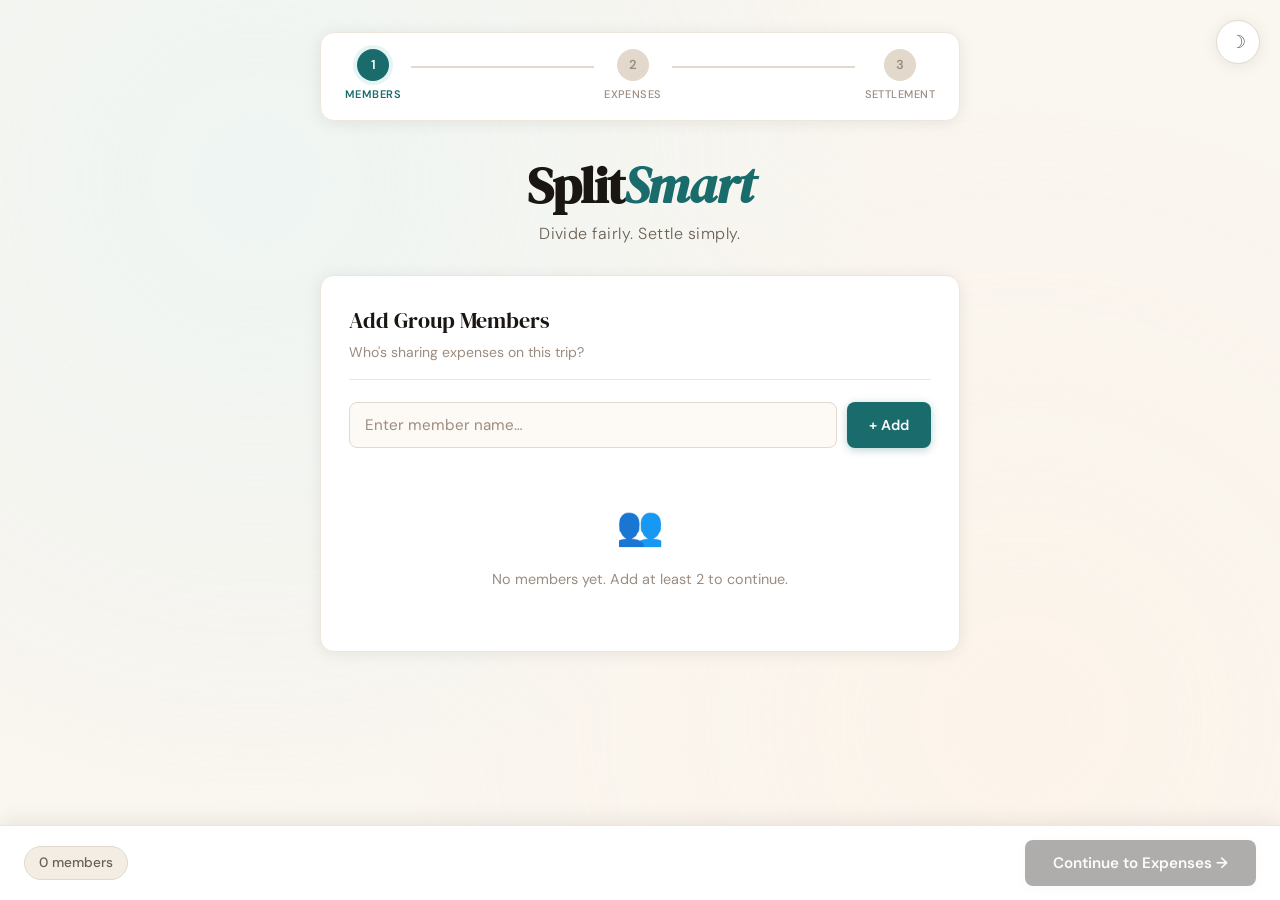
==== index.html @ fc4b1399 "Initial commit of SplitSmart application" ====
<!DOCTYPE html>
<html lang="en">
<head>
  <meta charset="UTF-8" />
  <meta name="viewport" content="width=device-width, initial-scale=1.0"/>
  <title>SplitSmart – Members</title>
  <link rel="preconnect" href="https://fonts.googleapis.com">
  <link href="https://fonts.googleapis.com/css2?family=DM+Serif+Display:ital@0;1&family=DM+Sans:wght@300;400;500;600&display=swap" rel="stylesheet">
  <link rel="stylesheet" href="style.css" />
</head>
<body>

  <!-- Dark Mode Toggle -->
  <button class="theme-toggle" id="themeToggle" title="Toggle dark mode">
    <span class="toggle-icon">☽</span>
  </button>

  <div class="page-wrapper">
    <!-- Step Indicator -->
    <div class="stepper">
      <div class="step active"><span class="step-num">1</span><span class="step-label">Members</span></div>
      <div class="step-line"></div>
      <div class="step"><span class="step-num">2</span><span class="step-label">Expenses</span></div>
      <div class="step-line"></div>
      <div class="step"><span class="step-num">3</span><span class="step-label">Settlement</span></div>
    </div>

    <!-- Hero -->
    <header class="hero">
      <h1 class="brand">Split<em>Smart</em></h1>
      <p class="hero-sub">Divide fairly. Settle simply.</p>
    </header>

    <!-- Main Card -->
    <main class="card">
      <div class="card-header">
        <h2>Add Group Members</h2>
        <p>Who's sharing expenses on this trip?</p>
      </div>

      <div class="input-row">
        <input
          type="text"
          id="memberInput"
          class="text-input"
          placeholder="Enter member name…"
          maxlength="30"
          autocomplete="off"
        />
        <button class="btn btn-primary" id="addMemberBtn">
          <span>+ Add</span>
        </button>
      </div>

      <div id="memberError" class="error-msg hidden"></div>

      <!-- Members List -->
      <div id="membersList" class="members-list">
        <!-- Populated by JS -->
      </div>

      <div id="emptyState" class="empty-state">
        <div class="empty-icon">👥</div>
        <p>No members yet. Add at least 2 to continue.</p>
      </div>
    </main>

    <!-- Navigation -->
    <div class="nav-bar">
      <div class="member-count-badge" id="memberCountBadge">0 members</div>
      <button class="btn btn-next" id="nextBtn" disabled>
        Continue to Expenses →
      </button>
    </div>
  </div>

  <script src="app.js"></script>
  <script>
    // ─── Members Page Logic ───────────────────────────────────────────
    initStorage();
    renderMembers();

    const memberInput = document.getElementById('memberInput');
    const addBtn = document.getElementById('addMemberBtn');
    const nextBtn = document.getElementById('nextBtn');
    const errorEl = document.getElementById('memberError');

    addBtn.addEventListener('click', addMember);
    memberInput.addEventListener('keydown', e => { if (e.key === 'Enter') addMember(); });
    nextBtn.addEventListener('click', () => { window.location.href = 'expenses.html'; });

    function addMember() {
      const name = memberInput.value.trim();
      // Validation
      if (!name) return showError('Please enter a name.');
      if (name.length < 2) return showError('Name must be at least 2 characters.');
      const members = getMembers();
      if (members.map(m => m.toLowerCase()).includes(name.toLowerCase()))
        return showError(`"${name}" is already in the group.`);

      members.push(name);
      saveMembers(members);
      memberInput.value = '';
      hideError();
      renderMembers();
    }

    function renderMembers() {
      const members = getMembers();
      const list = document.getElementById('membersList');
      const empty = document.getElementById('emptyState');
      const badge = document.getElementById('memberCountBadge');

      badge.textContent = `${members.length} member${members.length !== 1 ? 's' : ''}`;

      if (members.length === 0) {
        list.innerHTML = '';
        empty.classList.remove('hidden');
        nextBtn.disabled = true;
        return;
      }

      empty.classList.add('hidden');
      nextBtn.disabled = members.length < 2;

      list.innerHTML = members.map((name, i) => `
        <div class="member-chip animate-in" style="animation-delay:${i * 60}ms">
          <div class="member-avatar">${name.charAt(0).toUpperCase()}</div>
          <span class="member-name">${escHtml(name)}</span>
          <button class="remove-btn" onclick="removeMember(${i})" title="Remove ${escHtml(name)}">✕</button>
        </div>
      `).join('');
    }

    function removeMember(index) {
      const members = getMembers();
      // Check if this member has expenses
      const expenses = getExpenses();
      if (expenses.some(e => e.paidBy === members[index])) {
        showError(`Cannot remove "${members[index]}" — they have recorded expenses.`);
        return;
      }
      members.splice(index, 1);
      saveMembers(members);
      renderMembers();
    }

    function showError(msg) {
      errorEl.textContent = msg;
      errorEl.classList.remove('hidden');
      memberInput.classList.add('input-error');
      setTimeout(hideError, 3000);
    }
    function hideError() {
      errorEl.classList.add('hidden');
      memberInput.classList.remove('input-error');
    }
  </script>
</body>
</html>
---- style.css ----
/* ═══════════════════════════════════════════════════════════════════
   SplitSmart – style.css
   Design system: Warm editorial / financial
   Fonts: DM Serif Display + DM Sans
   Palette: Cream / Deep Teal / Amber
═══════════════════════════════════════════════════════════════════ */

/* ─── CSS Variables (Light Mode) ─────────────────────────────────── */
:root {
  /* Core palette */
  --bg:           #faf6f0;
  --bg-alt:       #f3ede3;
  --surface:      #ffffff;
  --surface-2:    #fdf9f4;
  --border:       #e2d9cc;
  --border-soft:  #ede6da;

  /* Text */
  --text-primary:   #1a1612;
  --text-secondary: #6b5f54;
  --text-muted:     #9c8c7f;

  /* Accent – Deep Teal */
  --accent:         #1a6b6b;
  --accent-dark:    #134f4f;
  --accent-light:   #e6f4f4;
  --accent-soft:    #c0e0e0;

  /* Amber */
  --amber:          #d97b2a;
  --amber-light:    #fef3e7;
  --amber-soft:     #f7d9b0;

  /* Status */
  --green:          #1e7a4a;
  --green-bg:       #e8f7ef;
  --red:            #c0392b;
  --red-bg:         #fdecea;
  --neutral-bg:     #f0f0f0;

  /* Layout */
  --radius:    14px;
  --radius-sm: 8px;
  --shadow:    0 2px 16px rgba(26, 22, 18, 0.08);
  --shadow-lg: 0 6px 30px rgba(26, 22, 18, 0.12);

  /* Transition */
  --trans: 0.22s ease;
}

/* ─── Dark Mode ───────────────────────────────────────────────────── */
[data-theme="dark"] {
  --bg:           #0f1a1a;
  --bg-alt:       #141f1f;
  --surface:      #1a2828;
  --surface-2:    #1f2f2f;
  --border:       #2a3f3f;
  --border-soft:  #223333;

  --text-primary:   #e8f0ee;
  --text-secondary: #8faaa8;
  --text-muted:     #5a7a78;

  --accent:         #3ab0b0;
  --accent-dark:    #2d9090;
  --accent-light:   #0d2f2f;
  --accent-soft:    #1a4040;

  --amber:          #e8944a;
  --amber-light:    #2a1a0a;
  --amber-soft:     #4a2a10;

  --green:          #4ac28a;
  --green-bg:       #0a2a1a;
  --red:            #f07060;
  --red-bg:         #2a0f0a;
  --neutral-bg:     #2a3535;

  --shadow:    0 2px 16px rgba(0, 0, 0, 0.3);
  --shadow-lg: 0 6px 30px rgba(0, 0, 0, 0.4);
}

/* ─── Reset & Base ────────────────────────────────────────────────── */
*, *::before, *::after { box-sizing: border-box; margin: 0; padding: 0; }

html {
  scroll-behavior: smooth;
  font-size: 16px;
}

body {
  font-family: 'DM Sans', sans-serif;
  background: var(--bg);
  color: var(--text-primary);
  min-height: 100vh;
  transition: background var(--trans), color var(--trans);
  line-height: 1.6;
}

/* Subtle background texture */
body::before {
  content: '';
  position: fixed;
  inset: 0;
  background-image:
    radial-gradient(circle at 20% 20%, var(--accent-light) 0%, transparent 50%),
    radial-gradient(circle at 80% 80%, var(--amber-light) 0%, transparent 50%);
  opacity: 0.6;
  pointer-events: none;
  z-index: 0;
}

/* ─── Layout ──────────────────────────────────────────────────────── */
.page-wrapper {
  position: relative;
  z-index: 1;
  max-width: 680px;
  margin: 0 auto;
  padding: 32px 20px 100px;
}

/* ─── Dark Mode Toggle ────────────────────────────────────────────── */
.theme-toggle {
  position: fixed;
  top: 20px;
  right: 20px;
  z-index: 1000;
  width: 44px;
  height: 44px;
  border-radius: 50%;
  border: 1.5px solid var(--border);
  background: var(--surface);
  color: var(--text-secondary);
  font-size: 18px;
  cursor: pointer;
  display: flex;
  align-items: center;
  justify-content: center;
  box-shadow: var(--shadow);
  transition: all var(--trans);
}
.theme-toggle:hover {
  border-color: var(--accent);
  color: var(--accent);
  transform: scale(1.08);
}

/* ─── Stepper ─────────────────────────────────────────────────────── */
.stepper {
  display: flex;
  align-items: center;
  justify-content: center;
  gap: 0;
  margin-bottom: 36px;
  padding: 16px 24px;
  background: var(--surface);
  border: 1px solid var(--border-soft);
  border-radius: var(--radius);
  box-shadow: var(--shadow);
}

.step {
  display: flex;
  flex-direction: column;
  align-items: center;
  gap: 5px;
}

.step-num {
  width: 32px;
  height: 32px;
  border-radius: 50%;
  background: var(--border);
  color: var(--text-muted);
  font-size: 13px;
  font-weight: 600;
  display: flex;
  align-items: center;
  justify-content: center;
  transition: all var(--trans);
  font-family: 'DM Sans', sans-serif;
}

.step-label {
  font-size: 11px;
  font-weight: 500;
  color: var(--text-muted);
  letter-spacing: 0.04em;
  text-transform: uppercase;
  transition: color var(--trans);
}

.step.active .step-num {
  background: var(--accent);
  color: #fff;
  box-shadow: 0 0 0 4px var(--accent-light);
}
.step.active .step-label { color: var(--accent); font-weight: 600; }

.step.done .step-num {
  background: var(--green);
  color: #fff;
}
.step.done .step-label { color: var(--green); }

.step-line {
  flex: 1;
  height: 2px;
  background: var(--border);
  margin: 0 10px;
  margin-bottom: 18px;
  min-width: 40px;
  transition: background var(--trans);
}
.step-line.active { background: var(--green); }

/* ─── Hero / Page Header ──────────────────────────────────────────── */
.hero {
  text-align: center;
  margin-bottom: 28px;
}

.brand {
  font-family: 'DM Serif Display', serif;
  font-size: clamp(2.4rem, 7vw, 3.2rem);
  color: var(--text-primary);
  letter-spacing: -0.02em;
  line-height: 1.1;
}
.brand em {
  font-style: italic;
  color: var(--accent);
}

.hero-sub {
  margin-top: 8px;
  font-size: 1rem;
  color: var(--text-secondary);
  font-weight: 300;
  letter-spacing: 0.03em;
}

.page-header {
  margin-bottom: 24px;
}
.page-title {
  font-family: 'DM Serif Display', serif;
  font-size: clamp(1.6rem, 5vw, 2.2rem);
  color: var(--text-primary);
  letter-spacing: -0.02em;
}
.page-sub {
  color: var(--text-secondary);
  font-size: 0.95rem;
  margin-top: 4px;
}

.members-pill {
  display: flex;
  flex-wrap: wrap;
  gap: 6px;
  margin-top: 10px;
}
.mpill {
  padding: 3px 11px;
  border-radius: 99px;
  background: var(--accent-light);
  color: var(--accent);
  font-size: 12px;
  font-weight: 500;
  border: 1px solid var(--accent-soft);
}

/* ─── Cards ───────────────────────────────────────────────────────── */
.card {
  background: var(--surface);
  border: 1px solid var(--border-soft);
  border-radius: var(--radius);
  padding: 28px;
  margin-bottom: 20px;
  box-shadow: var(--shadow);
  transition: box-shadow var(--trans);
}
.card:hover { box-shadow: var(--shadow-lg); }

.card-header {
  margin-bottom: 22px;
  padding-bottom: 16px;
  border-bottom: 1px solid var(--border-soft);
}
.card-header h2 {
  font-family: 'DM Serif Display', serif;
  font-size: 1.35rem;
  color: var(--text-primary);
  font-weight: 400;
}
.card-header p {
  font-size: 0.875rem;
  color: var(--text-muted);
  margin-top: 3px;
}
.card-header--row {
  display: flex;
  justify-content: space-between;
  align-items: flex-start;
  flex-wrap: wrap;
  gap: 10px;
}

/* ─── Form Elements ───────────────────────────────────────────────── */
.input-row {
  display: flex;
  gap: 10px;
}
.input-row .text-input { flex: 1; }

.form-grid {
  display: grid;
  grid-template-columns: 1fr 1fr;
  gap: 16px;
  margin-bottom: 16px;
}
.form-group--full { grid-column: 1 / -1; }

.form-group {
  display: flex;
  flex-direction: column;
  gap: 6px;
}
.form-group label {
  font-size: 12px;
  font-weight: 600;
  text-transform: uppercase;
  letter-spacing: 0.06em;
  color: var(--text-secondary);
}

.text-input {
  width: 100%;
  padding: 12px 15px;
  background: var(--surface-2);
  border: 1.5px solid var(--border);
  border-radius: var(--radius-sm);
  color: var(--text-primary);
  font-family: 'DM Sans', sans-serif;
  font-size: 0.95rem;
  outline: none;
  transition: border-color var(--trans), box-shadow var(--trans), background var(--trans);
}
.text-input:focus {
  border-color: var(--accent);
  box-shadow: 0 0 0 3px var(--accent-light);
  background: var(--surface);
}
.text-input.input-error {
  border-color: var(--red);
  box-shadow: 0 0 0 3px var(--red-bg);
}
.text-input::placeholder { color: var(--text-muted); }

.select-input {
  cursor: pointer;
  appearance: none;
  background-image: url("data:image/svg+xml,%3Csvg xmlns='http://www.w3.org/2000/svg' width='12' height='8' viewBox='0 0 12 8'%3E%3Cpath d='M1 1l5 5 5-5' stroke='%239c8c7f' stroke-width='1.5' fill='none' stroke-linecap='round'/%3E%3C/svg%3E");
  background-repeat: no-repeat;
  background-position: right 14px center;
  padding-right: 36px;
}

.amount-wrap {
  position: relative;
}
.currency-symbol {
  position: absolute;
  left: 13px;
  top: 50%;
  transform: translateY(-50%);
  color: var(--text-muted);
  font-weight: 500;
  font-size: 0.95rem;
  pointer-events: none;
}
.amount-input { padding-left: 28px; }

input[type="number"]::-webkit-inner-spin-button,
input[type="number"]::-webkit-outer-spin-button { opacity: 0; }

/* ─── Buttons ─────────────────────────────────────────────────────── */
.btn {
  padding: 12px 22px;
  border-radius: var(--radius-sm);
  font-family: 'DM Sans', sans-serif;
  font-size: 0.9rem;
  font-weight: 600;
  cursor: pointer;
  transition: all var(--trans);
  border: none;
  display: inline-flex;
  align-items: center;
  justify-content: center;
  gap: 6px;
  white-space: nowrap;
}
.btn:active { transform: scale(0.97); }

.btn-primary {
  background: var(--accent);
  color: #fff;
  box-shadow: 0 2px 8px rgba(26, 107, 107, 0.3);
}
.btn-primary:hover {
  background: var(--accent-dark);
  box-shadow: 0 4px 14px rgba(26, 107, 107, 0.4);
  transform: translateY(-1px);
}

.btn-next {
  background: var(--text-primary);
  color: var(--bg);
  padding: 13px 28px;
  font-size: 0.95rem;
  border-radius: var(--radius-sm);
  box-shadow: var(--shadow);
}
.btn-next:hover:not(:disabled) {
  transform: translateY(-2px);
  box-shadow: var(--shadow-lg);
}
.btn-next:disabled {
  opacity: 0.35;
  cursor: not-allowed;
  transform: none;
}

.btn-ghost {
  background: transparent;
  color: var(--text-secondary);
  border: 1.5px solid var(--border);
}
.btn-ghost:hover {
  border-color: var(--accent);
  color: var(--accent);
}

.btn-reset {
  background: var(--amber-light);
  color: var(--amber);
  border: 1.5px solid var(--amber-soft);
}
.btn-reset:hover {
  background: var(--amber);
  color: #fff;
}

.btn-full { width: 100%; }

/* ─── Member Chips ────────────────────────────────────────────────── */
.members-list {
  display: flex;
  flex-direction: column;
  gap: 8px;
  margin-top: 16px;
}

.member-chip {
  display: flex;
  align-items: center;
  gap: 12px;
  padding: 11px 14px;
  background: var(--surface-2);
  border: 1px solid var(--border-soft);
  border-radius: var(--radius-sm);
  transition: all var(--trans);
}
.member-chip:hover {
  border-color: var(--accent-soft);
  background: var(--accent-light);
}

.member-avatar {
  width: 34px;
  height: 34px;
  border-radius: 50%;
  background: var(--accent);
  color: #fff;
  font-weight: 700;
  font-size: 14px;
  display: flex;
  align-items: center;
  justify-content: center;
  flex-shrink: 0;
  font-family: 'DM Serif Display', serif;
}

.member-name {
  flex: 1;
  font-weight: 500;
  font-size: 0.95rem;
}

.remove-btn {
  width: 26px;
  height: 26px;
  border-radius: 50%;
  border: none;
  background: transparent;
  color: var(--text-muted);
  font-size: 11px;
  cursor: pointer;
  display: flex;
  align-items: center;
  justify-content: center;
  transition: all var(--trans);
}
.remove-btn:hover {
  background: var(--red-bg);
  color: var(--red);
}

/* ─── Empty State ─────────────────────────────────────────────────── */
.empty-state {
  text-align: center;
  padding: 32px 20px;
  color: var(--text-muted);
}
.empty-icon { font-size: 2.4rem; margin-bottom: 10px; }
.empty-state p { font-size: 0.9rem; }

/* ─── Error Message ───────────────────────────────────────────────── */
.error-msg {
  background: var(--red-bg);
  color: var(--red);
  border: 1px solid rgba(192, 57, 43, 0.2);
  border-radius: var(--radius-sm);
  padding: 10px 14px;
  font-size: 0.875rem;
  font-weight: 500;
  margin-top: 12px;
  animation: slideDown 0.2s ease;
}

/* ─── Navigation Bar ──────────────────────────────────────────────── */
.nav-bar {
  position: fixed;
  bottom: 0;
  left: 0;
  right: 0;
  padding: 14px 24px;
  background: var(--surface);
  border-top: 1px solid var(--border-soft);
  display: flex;
  justify-content: space-between;
  align-items: center;
  z-index: 100;
  box-shadow: 0 -4px 20px rgba(26,22,18,0.08);
}

.member-count-badge {
  font-size: 0.85rem;
  font-weight: 500;
  color: var(--text-secondary);
  background: var(--bg-alt);
  border: 1px solid var(--border);
  border-radius: 99px;
  padding: 5px 14px;
}

/* ─── Expense Table ───────────────────────────────────────────────── */
.expense-table {
  width: 100%;
  border-collapse: collapse;
  font-size: 0.9rem;
}
.expense-table th {
  text-align: left;
  padding: 9px 12px;
  font-size: 11px;
  font-weight: 600;
  text-transform: uppercase;
  letter-spacing: 0.06em;
  color: var(--text-muted);
  border-bottom: 1px solid var(--border-soft);
}
.expense-table td {
  padding: 12px 12px;
  border-bottom: 1px solid var(--border-soft);
  vertical-align: middle;
}
.expense-table tr:last-child td { border-bottom: none; }
.expense-table tr:hover td { background: var(--surface-2); }

.td-num { color: var(--text-muted); font-size: 0.82rem; width: 36px; }
.td-desc { font-weight: 500; }
.td-amount { font-weight: 600; color: var(--accent); text-align: right; white-space: nowrap; }

.payer-tag {
  display: inline-block;
  padding: 3px 10px;
  border-radius: 99px;
  background: var(--accent-light);
  color: var(--accent);
  font-size: 0.82rem;
  font-weight: 600;
  border: 1px solid var(--accent-soft);
}

.total-badge {
  font-weight: 700;
  font-size: 1rem;
  color: var(--accent);
  background: var(--accent-light);
  border: 1.5px solid var(--accent-soft);
  border-radius: 99px;
  padding: 5px 16px;
  white-space: nowrap;
}

/* ─── Settlement Page ─────────────────────────────────────────────── */

/* Stats Row */
.stats-row {
  display: grid;
  grid-template-columns: repeat(4, 1fr);
  gap: 12px;
  margin-bottom: 20px;
}
@media (max-width: 500px) { .stats-row { grid-template-columns: repeat(2, 1fr); } }

.stat-card {
  background: var(--surface);
  border: 1px solid var(--border-soft);
  border-radius: var(--radius);
  padding: 18px 16px;
  text-align: center;
  box-shadow: var(--shadow);
}
.stat-label {
  font-size: 11px;
  font-weight: 600;
  text-transform: uppercase;
  letter-spacing: 0.06em;
  color: var(--text-muted);
  margin-bottom: 6px;
}
.stat-value {
  font-family: 'DM Serif Display', serif;
  font-size: 1.5rem;
  color: var(--text-primary);
  line-height: 1.1;
}

/* Breakdown Grid */
.breakdown-grid {
  display: flex;
  flex-direction: column;
  gap: 10px;
}

.breakdown-card {
  display: flex;
  align-items: center;
  gap: 14px;
  padding: 14px 16px;
  border-radius: var(--radius-sm);
  border: 1.5px solid transparent;
  transition: all var(--trans);
}
.breakdown-card.balance-pos {
  background: var(--green-bg);
  border-color: rgba(30, 122, 74, 0.2);
}
.breakdown-card.balance-neg {
  background: var(--red-bg);
  border-color: rgba(192, 57, 43, 0.2);
}
.breakdown-card.balance-zero {
  background: var(--neutral-bg);
  border-color: var(--border-soft);
}

.bd-avatar {
  width: 40px;
  height: 40px;
  border-radius: 50%;
  background: var(--accent);
  color: #fff;
  font-family: 'DM Serif Display', serif;
  font-size: 16px;
  display: flex;
  align-items: center;
  justify-content: center;
  flex-shrink: 0;
}

.bd-info { flex: 1; }
.bd-name { font-weight: 600; font-size: 0.95rem; }
.bd-paid, .bd-share {
  font-size: 0.8rem;
  color: var(--text-secondary);
  margin-top: 1px;
}

.bd-status {
  font-size: 0.82rem;
  font-weight: 700;
  text-align: right;
  white-space: nowrap;
}
.balance-pos .bd-status { color: var(--green); }
.balance-neg .bd-status { color: var(--red); }
.balance-zero .bd-status { color: var(--text-muted); }

/* Settlement List */
.card--settlement {}

.settlement-list {
  display: flex;
  flex-direction: column;
  gap: 12px;
}

.txn {
  display: flex;
  align-items: center;
  gap: 12px;
  padding: 16px 18px;
  background: var(--surface-2);
  border: 1px solid var(--border-soft);
  border-radius: var(--radius-sm);
  transition: all var(--trans);
}
.txn:hover {
  border-color: var(--amber-soft);
  background: var(--amber-light);
}

.txn-from, .txn-to {
  display: flex;
  flex-direction: column;
  align-items: center;
  gap: 5px;
  min-width: 64px;
  font-size: 0.82rem;
  font-weight: 600;
  color: var(--text-secondary);
  text-align: center;
}

.txn-avatar {
  width: 38px;
  height: 38px;
  border-radius: 50%;
  font-family: 'DM Serif Display', serif;
  font-size: 16px;
  display: flex;
  align-items: center;
  justify-content: center;
  color: #fff;
}
.txn-avatar--from { background: var(--red); }
.txn-avatar--to   { background: var(--green); }

.txn-arrow {
  flex: 1;
  display: flex;
  flex-direction: column;
  align-items: center;
  gap: 4px;
}
.txn-amount {
  font-weight: 700;
  font-size: 1rem;
  color: var(--amber);
  font-family: 'DM Serif Display', serif;
}
.arrow-line {
  width: 100%;
  display: flex;
  align-items: center;
  gap: 0;
}
.arrow-line::before {
  content: '';
  flex: 1;
  height: 2px;
  background: var(--border);
}
.arrow-head {
  color: var(--text-muted);
  font-size: 10px;
}

.all-settled {
  text-align: center;
  padding: 36px 20px;
  color: var(--text-secondary);
}
.settled-icon { font-size: 3rem; margin-bottom: 10px; }

/* Expense Log / Details */
.card--log {
  background: var(--surface);
  border: 1px solid var(--border-soft);
}
.log-summary {
  font-size: 0.88rem;
  font-weight: 600;
  color: var(--text-secondary);
  cursor: pointer;
  padding: 4px 0;
  user-select: none;
  list-style: none;
  display: flex;
  align-items: center;
  gap: 8px;
}
.log-summary::before { content: '▸'; transition: transform 0.2s; }
details[open] .log-summary::before { transform: rotate(90deg); }
.log-summary:hover { color: var(--accent); }
details .expense-table { margin-top: 16px; }

/* ─── Animations ──────────────────────────────────────────────────── */
@keyframes slideDown {
  from { opacity: 0; transform: translateY(-6px); }
  to   { opacity: 1; transform: translateY(0); }
}

@keyframes fadeUp {
  from { opacity: 0; transform: translateY(12px); }
  to   { opacity: 1; transform: translateY(0); }
}

.animate-in {
  animation: fadeUp 0.3s ease both;
}

.card {
  animation: fadeUp 0.35s ease both;
}

/* ─── Utilities ───────────────────────────────────────────────────── */
.hidden { display: none !important; }

/* ─── Responsive ──────────────────────────────────────────────────── */
@media (max-width: 480px) {
  .page-wrapper { padding: 24px 14px 90px; }
  .card { padding: 20px; }
  .stepper { padding: 12px 16px; }
  .step-label { display: none; }
  .form-grid { grid-template-columns: 1fr; }
  .input-row { flex-direction: column; }
  .nav-bar { padding: 12px 16px; }
  .card-header--row { flex-direction: column; align-items: stretch; }
  .total-badge { text-align: center; }
  .txn-from, .txn-to { min-width: 50px; font-size: 0.75rem; }
}

@media (max-width: 380px) {
  .step-line { min-width: 20px; }
}
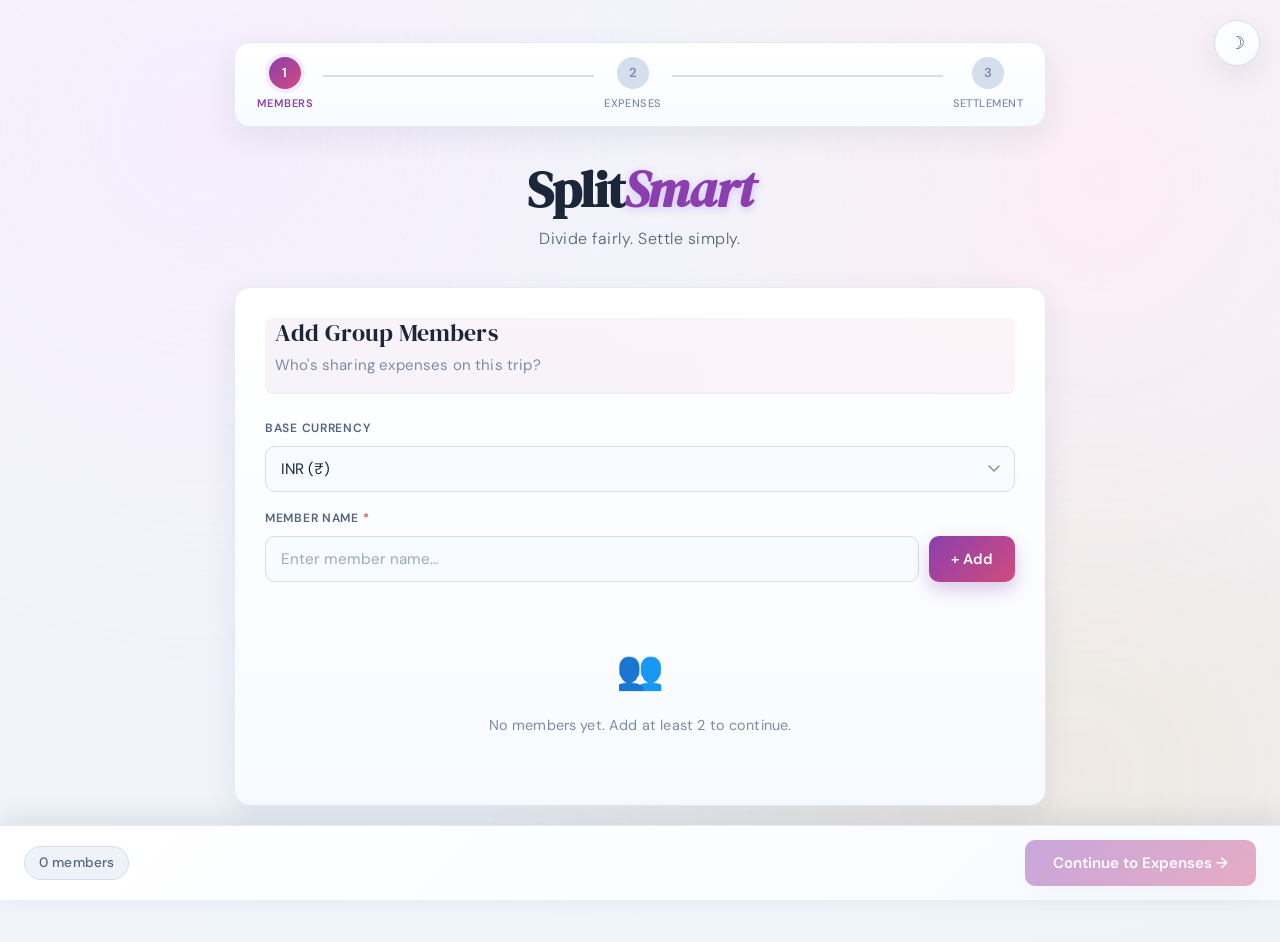
==== commit 51595cd7: "Enhance SplitSmart with Categories, Custom Splits, Insights and visual upgrades" ====
--- a/index.html
+++ b/index.html
@@ -38,18 +38,31 @@
         <p>Who's sharing expenses on this trip?</p>
       </div>
 
-      <div class="input-row">
-        <input
-          type="text"
-          id="memberInput"
-          class="text-input"
-          placeholder="Enter member name…"
-          maxlength="30"
-          autocomplete="off"
-        />
-        <button class="btn btn-primary" id="addMemberBtn">
-          <span>+ Add</span>
-        </button>
+      <div class="form-group" style="margin-bottom: 16px;">
+        <label>Base Currency</label>
+        <select id="currencySelect" class="text-input select-input">
+          <option value="₹">INR (₹)</option>
+          <option value="$">USD ($)</option>
+          <option value="€">EUR (€)</option>
+          <option value="£">GBP (£)</option>
+        </select>
+      </div>
+
+      <div class="form-group">
+        <label class="required" for="memberInput">Member name</label>
+        <div class="input-row">
+          <input
+            type="text"
+            id="memberInput"
+            class="text-input"
+            placeholder="Enter member name…"
+            maxlength="30"
+            autocomplete="off"
+          />
+          <button class="btn btn-primary" id="addMemberBtn">
+            <span>+ Add</span>
+          </button>
+        </div>
       </div>
 
       <div id="memberError" class="error-msg hidden"></div>
@@ -77,13 +90,17 @@
   <script src="app.js"></script>
   <script>
     // ─── Members Page Logic ───────────────────────────────────────────
-    initStorage();
-    renderMembers();
-
     const memberInput = document.getElementById('memberInput');
     const addBtn = document.getElementById('addMemberBtn');
     const nextBtn = document.getElementById('nextBtn');
     const errorEl = document.getElementById('memberError');
+
+    initStorage();
+    renderMembers();
+
+    const currencySelect = document.getElementById('currencySelect');
+    currencySelect.value = getCurrency();
+    currencySelect.addEventListener('change', e => saveCurrency(e.target.value));
 
     addBtn.addEventListener('click', addMember);
     memberInput.addEventListener('keydown', e => { if (e.key === 'Enter') addMember(); });
@@ -134,10 +151,16 @@
 
     function removeMember(index) {
       const members = getMembers();
+      const memberName = members[index];
       // Check if this member has expenses
-      const expenses = getExpenses();
-      if (expenses.some(e => e.paidBy === members[index])) {
-        showError(`Cannot remove "${members[index]}" — they have recorded expenses.`);
+      const expenses = getExpenses().map(e => normalizeExpense(e, members));
+      const isReferenced = expenses.some(e =>
+        e.paidBy === memberName ||
+        (Array.isArray(e.participants) && e.participants.includes(memberName)) ||
+        (e.customShares && Object.prototype.hasOwnProperty.call(e.customShares, memberName))
+      );
+      if (isReferenced) {
+        showError(`Cannot remove "${memberName}" — they are referenced in recorded expenses.`);
         return;
       }
       members.splice(index, 1);
--- a/style.css
+++ b/style.css
@@ -1,83 +1,84 @@
-/* ═══════════════════════════════════════════════════════════════════
-   SplitSmart – style.css
-   Design system: Warm editorial / financial
-   Fonts: DM Serif Display + DM Sans
-   Palette: Cream / Deep Teal / Amber
-═══════════════════════════════════════════════════════════════════ */
+/* SplitSmart - enhanced student-friendly theme */
 
 /* ─── CSS Variables (Light Mode) ─────────────────────────────────── */
 :root {
   /* Core palette */
-  --bg:           #faf6f0;
-  --bg-alt:       #f3ede3;
+  --bg:           #f4f7fb;
+  --bg-alt:       #eef3f9;
   --surface:      #ffffff;
-  --surface-2:    #fdf9f4;
-  --border:       #e2d9cc;
-  --border-soft:  #ede6da;
+  --surface-2:    #f8fbff;
+  --border:       #d4deec;
+  --border-soft:  #e4ebf5;
 
   /* Text */
-  --text-primary:   #1a1612;
-  --text-secondary: #6b5f54;
-  --text-muted:     #9c8c7f;
+  --text-primary:   #1b2738;
+  --text-secondary: #53637b;
+  --text-muted:     #7c8ca7;
 
   /* Accent – Deep Teal */
-  --accent:         #1a6b6b;
-  --accent-dark:    #134f4f;
-  --accent-light:   #e6f4f4;
-  --accent-soft:    #c0e0e0;
+  --accent:         #8b3fae;
+  --accent-dark:    #6f2f8d;
+  --accent-light:   #f6eafd;
+  --accent-soft:    #e8cff6;
+  --accent-2:       #d14b7d;
+  --accent-2-light: #ffeaf2;
 
   /* Amber */
-  --amber:          #d97b2a;
-  --amber-light:    #fef3e7;
-  --amber-soft:     #f7d9b0;
+  --amber:          #d88a2f;
+  --amber-light:    #fdf3e7;
+  --amber-soft:     #efcfaa;
 
   /* Status */
-  --green:          #1e7a4a;
-  --green-bg:       #e8f7ef;
-  --red:            #c0392b;
-  --red-bg:         #fdecea;
-  --neutral-bg:     #f0f0f0;
+  --green:          #1f8f66;
+  --green-bg:       #e8f6f0;
+  --red:            #cf4e49;
+  --red-bg:         #fdeeee;
+  --neutral-bg:     #edf2f8;
 
   /* Layout */
-  --radius:    14px;
-  --radius-sm: 8px;
-  --shadow:    0 2px 16px rgba(26, 22, 18, 0.08);
-  --shadow-lg: 0 6px 30px rgba(26, 22, 18, 0.12);
+  --radius:    16px;
+  --radius-sm: 10px;
+  --ring:      0 0 0 3px rgba(139, 63, 174, 0.22);
+  --shadow:    0 10px 30px rgba(20, 40, 72, 0.08);
+  --shadow-lg: 0 16px 36px rgba(20, 40, 72, 0.14);
 
   /* Transition */
-  --trans: 0.22s ease;
+  --trans: 0.2s ease;
 }
 
 /* ─── Dark Mode ───────────────────────────────────────────────────── */
 [data-theme="dark"] {
-  --bg:           #0f1a1a;
-  --bg-alt:       #141f1f;
-  --surface:      #1a2828;
-  --surface-2:    #1f2f2f;
-  --border:       #2a3f3f;
-  --border-soft:  #223333;
-
-  --text-primary:   #e8f0ee;
-  --text-secondary: #8faaa8;
-  --text-muted:     #5a7a78;
-
-  --accent:         #3ab0b0;
-  --accent-dark:    #2d9090;
-  --accent-light:   #0d2f2f;
-  --accent-soft:    #1a4040;
-
-  --amber:          #e8944a;
-  --amber-light:    #2a1a0a;
-  --amber-soft:     #4a2a10;
-
-  --green:          #4ac28a;
-  --green-bg:       #0a2a1a;
-  --red:            #f07060;
-  --red-bg:         #2a0f0a;
-  --neutral-bg:     #2a3535;
-
-  --shadow:    0 2px 16px rgba(0, 0, 0, 0.3);
-  --shadow-lg: 0 6px 30px rgba(0, 0, 0, 0.4);
+  --bg:           #182132;
+  --bg-alt:       #1e2a3f;
+  --surface:      #263247;
+  --surface-2:    #2d3a51;
+  --border:       #40516c;
+  --border-soft:  #374863;
+
+  --text-primary:   #ebf1fb;
+  --text-secondary: #bcc7dc;
+  --text-muted:     #95a5c4;
+
+  --accent:         #ba87d2;
+  --accent-dark:    #9b63b8;
+  --accent-light:   #4a2f5d;
+  --accent-soft:    #5f3c75;
+  --accent-2:       #ec8bb0;
+  --accent-2-light: #5b3042;
+
+  --amber:          #e6a765;
+  --amber-light:    #3a2a17;
+  --amber-soft:     #5f4327;
+
+  --green:          #56c79c;
+  --green-bg:       #163c2d;
+  --red:            #ef8a85;
+  --red-bg:         #3f1f1d;
+  --neutral-bg:     #313d53;
+
+  --shadow:    0 8px 24px rgba(0, 0, 0, 0.3);
+  --shadow-lg: 0 12px 32px rgba(0, 0, 0, 0.38);
+  --ring:      0 0 0 3px rgba(236, 139, 176, 0.28);
 }
 
 /* ─── Reset & Base ────────────────────────────────────────────────── */
@@ -90,11 +91,12 @@
 
 body {
   font-family: 'DM Sans', sans-serif;
-  background: var(--bg);
+  background: linear-gradient(160deg, var(--bg) 0%, var(--bg-alt) 100%);
   color: var(--text-primary);
   min-height: 100vh;
   transition: background var(--trans), color var(--trans);
-  line-height: 1.6;
+  line-height: 1.68;
+  letter-spacing: 0.01em;
 }
 
 /* Subtle background texture */
@@ -103,9 +105,10 @@
   position: fixed;
   inset: 0;
   background-image:
-    radial-gradient(circle at 20% 20%, var(--accent-light) 0%, transparent 50%),
-    radial-gradient(circle at 80% 80%, var(--amber-light) 0%, transparent 50%);
-  opacity: 0.6;
+    radial-gradient(circle at 16% 14%, var(--accent-light) 0%, transparent 44%),
+    radial-gradient(circle at 86% 20%, var(--accent-2-light) 0%, transparent 38%),
+    radial-gradient(circle at 84% 86%, rgba(236, 143, 41, 0.14) 0%, transparent 46%);
+  opacity: 0.74;
   pointer-events: none;
   z-index: 0;
 }
@@ -114,9 +117,9 @@
 .page-wrapper {
   position: relative;
   z-index: 1;
-  max-width: 680px;
+  max-width: 860px;
   margin: 0 auto;
-  padding: 32px 20px 100px;
+  padding: 42px 24px 112px;
 }
 
 /* ─── Dark Mode Toggle ────────────────────────────────────────────── */
@@ -125,11 +128,11 @@
   top: 20px;
   right: 20px;
   z-index: 1000;
-  width: 44px;
-  height: 44px;
+  width: 46px;
+  height: 46px;
   border-radius: 50%;
   border: 1.5px solid var(--border);
-  background: var(--surface);
+  background: linear-gradient(135deg, var(--surface), var(--surface-2));
   color: var(--text-secondary);
   font-size: 18px;
   cursor: pointer;
@@ -144,6 +147,10 @@
   color: var(--accent);
   transform: scale(1.08);
 }
+.theme-toggle:focus-visible {
+  outline: none;
+  box-shadow: var(--ring), var(--shadow);
+}
 
 /* ─── Stepper ─────────────────────────────────────────────────────── */
 .stepper {
@@ -151,9 +158,9 @@
   align-items: center;
   justify-content: center;
   gap: 0;
-  margin-bottom: 36px;
-  padding: 16px 24px;
-  background: var(--surface);
+  margin-bottom: 34px;
+  padding: 14px 22px;
+  background: linear-gradient(180deg, var(--surface) 0%, var(--surface-2) 100%);
   border: 1px solid var(--border-soft);
   border-radius: var(--radius);
   box-shadow: var(--shadow);
@@ -191,14 +198,14 @@
 }
 
 .step.active .step-num {
-  background: var(--accent);
+  background: linear-gradient(135deg, var(--accent), var(--accent-2));
   color: #fff;
   box-shadow: 0 0 0 4px var(--accent-light);
 }
 .step.active .step-label { color: var(--accent); font-weight: 600; }
 
 .step.done .step-num {
-  background: var(--green);
+  background: linear-gradient(135deg, var(--green), #38b37c);
   color: #fff;
 }
 .step.done .step-label { color: var(--green); }
@@ -212,12 +219,12 @@
   min-width: 40px;
   transition: background var(--trans);
 }
-.step-line.active { background: var(--green); }
+.step-line.active { background: linear-gradient(90deg, var(--green), var(--accent)); }
 
 /* ─── Hero / Page Header ──────────────────────────────────────────── */
 .hero {
   text-align: center;
-  margin-bottom: 28px;
+  margin-bottom: 34px;
 }
 
 .brand {
@@ -230,6 +237,7 @@
 .brand em {
   font-style: italic;
   color: var(--accent);
+  text-shadow: 0 2px 10px rgba(123, 87, 246, 0.28);
 }
 
 .hero-sub {
@@ -241,18 +249,18 @@
 }
 
 .page-header {
-  margin-bottom: 24px;
+  margin-bottom: 28px;
 }
 .page-title {
   font-family: 'DM Serif Display', serif;
-  font-size: clamp(1.6rem, 5vw, 2.2rem);
+  font-size: clamp(1.8rem, 4.8vw, 2.4rem);
   color: var(--text-primary);
   letter-spacing: -0.02em;
 }
 .page-sub {
   color: var(--text-secondary);
-  font-size: 0.95rem;
-  margin-top: 4px;
+  font-size: 1rem;
+  margin-top: 6px;
 }
 
 .members-pill {
@@ -264,7 +272,7 @@
 .mpill {
   padding: 3px 11px;
   border-radius: 99px;
-  background: var(--accent-light);
+  background: linear-gradient(135deg, var(--accent-light), var(--accent-2-light));
   color: var(--accent);
   font-size: 12px;
   font-weight: 500;
@@ -273,31 +281,41 @@
 
 /* ─── Cards ───────────────────────────────────────────────────────── */
 .card {
-  background: var(--surface);
+  background: linear-gradient(180deg, var(--surface) 0%, var(--surface-2) 100%);
   border: 1px solid var(--border-soft);
   border-radius: var(--radius);
-  padding: 28px;
-  margin-bottom: 20px;
+  padding: 30px;
+  margin-bottom: 24px;
   box-shadow: var(--shadow);
-  transition: box-shadow var(--trans);
-}
-.card:hover { box-shadow: var(--shadow-lg); }
+  transition: box-shadow var(--trans), transform var(--trans), border-color var(--trans);
+}
+.card:hover {
+  box-shadow: var(--shadow-lg);
+  transform: translateY(-2px);
+  border-color: var(--accent-soft);
+}
 
 .card-header {
-  margin-bottom: 22px;
+  margin-bottom: 24px;
   padding-bottom: 16px;
   border-bottom: 1px solid var(--border-soft);
+  background: linear-gradient(90deg, rgba(139, 63, 174, 0.06), rgba(209, 75, 125, 0.06));
+  border-radius: 8px;
+  padding-left: 10px;
+  padding-right: 10px;
 }
 .card-header h2 {
   font-family: 'DM Serif Display', serif;
-  font-size: 1.35rem;
+  font-size: 1.5rem;
   color: var(--text-primary);
-  font-weight: 400;
+  font-weight: 500;
+  line-height: 1.25;
 }
 .card-header p {
-  font-size: 0.875rem;
+  font-size: 0.94rem;
   color: var(--text-muted);
-  margin-top: 3px;
+  margin-top: 6px;
+  line-height: 1.55;
 }
 .card-header--row {
   display: flex;
@@ -317,15 +335,15 @@
 .form-grid {
   display: grid;
   grid-template-columns: 1fr 1fr;
-  gap: 16px;
-  margin-bottom: 16px;
+  gap: 18px;
+  margin-bottom: 20px;
 }
 .form-group--full { grid-column: 1 / -1; }
 
 .form-group {
   display: flex;
   flex-direction: column;
-  gap: 6px;
+  gap: 8px;
 }
 .form-group label {
   font-size: 12px;
@@ -335,9 +353,16 @@
   color: var(--text-secondary);
 }
 
+.hint-text {
+  margin-top: 8px;
+  font-size: 0.84rem;
+  color: var(--text-muted);
+}
+
 .text-input {
   width: 100%;
   padding: 12px 15px;
+  min-height: 46px;
   background: var(--surface-2);
   border: 1.5px solid var(--border);
   border-radius: var(--radius-sm);
@@ -345,18 +370,21 @@
   font-family: 'DM Sans', sans-serif;
   font-size: 0.95rem;
   outline: none;
-  transition: border-color var(--trans), box-shadow var(--trans), background var(--trans);
+  transition: border-color var(--trans), box-shadow var(--trans), background var(--trans), transform var(--trans);
 }
 .text-input:focus {
   border-color: var(--accent);
-  box-shadow: 0 0 0 3px var(--accent-light);
+  box-shadow: var(--ring);
   background: var(--surface);
+}
+.text-input:focus-visible {
+  transform: translateY(-1px);
 }
 .text-input.input-error {
   border-color: var(--red);
   box-shadow: 0 0 0 3px var(--red-bg);
 }
-.text-input::placeholder { color: var(--text-muted); }
+.text-input::placeholder { color: #9aa8c2; }
 
 .select-input {
   cursor: pointer;
@@ -382,6 +410,40 @@
 }
 .amount-input { padding-left: 28px; }
 
+.participants-grid {
+  display: grid;
+  grid-template-columns: repeat(2, minmax(0, 1fr));
+  gap: 10px;
+}
+
+.participant-chip {
+  display: flex;
+  align-items: center;
+  gap: 10px;
+  padding: 10px 12px;
+  border-radius: var(--radius-sm);
+  border: 1px solid var(--border-soft);
+  background: linear-gradient(135deg, var(--surface-2), var(--surface));
+  cursor: pointer;
+  font-size: 0.92rem;
+}
+
+.participant-chip input {
+  accent-color: var(--accent);
+}
+
+.custom-split-grid {
+  display: grid;
+  grid-template-columns: repeat(2, minmax(0, 1fr));
+  gap: 10px;
+}
+
+.custom-share-item {
+  display: flex;
+  flex-direction: column;
+  gap: 6px;
+}
+
 input[type="number"]::-webkit-inner-spin-button,
 input[type="number"]::-webkit-outer-spin-button { opacity: 0; }
 
@@ -390,7 +452,7 @@
   padding: 12px 22px;
   border-radius: var(--radius-sm);
   font-family: 'DM Sans', sans-serif;
-  font-size: 0.9rem;
+  font-size: 0.92rem;
   font-weight: 600;
   cursor: pointer;
   transition: all var(--trans);
@@ -401,22 +463,26 @@
   gap: 6px;
   white-space: nowrap;
 }
-.btn:active { transform: scale(0.97); }
+.btn:active { transform: translateY(0) scale(0.98); }
+.btn:focus-visible {
+  outline: none;
+  box-shadow: var(--ring);
+}
 
 .btn-primary {
-  background: var(--accent);
+  background: linear-gradient(135deg, var(--accent), var(--accent-2));
   color: #fff;
-  box-shadow: 0 2px 8px rgba(26, 107, 107, 0.3);
+  box-shadow: 0 8px 18px rgba(139, 63, 174, 0.28);
 }
 .btn-primary:hover {
-  background: var(--accent-dark);
-  box-shadow: 0 4px 14px rgba(26, 107, 107, 0.4);
-  transform: translateY(-1px);
+  background: linear-gradient(135deg, var(--accent-dark), #b13f72);
+  box-shadow: 0 12px 22px rgba(139, 63, 174, 0.34);
+  transform: translateY(-2px);
 }
 
 .btn-next {
-  background: var(--text-primary);
-  color: var(--bg);
+  background: linear-gradient(135deg, var(--accent), var(--accent-2));
+  color: #fff;
   padding: 13px 28px;
   font-size: 0.95rem;
   border-radius: var(--radius-sm);
@@ -424,31 +490,33 @@
 }
 .btn-next:hover:not(:disabled) {
   transform: translateY(-2px);
-  box-shadow: var(--shadow-lg);
+  box-shadow: 0 12px 24px rgba(139, 63, 174, 0.34);
 }
 .btn-next:disabled {
-  opacity: 0.35;
+  opacity: 0.45;
   cursor: not-allowed;
   transform: none;
 }
 
 .btn-ghost {
-  background: transparent;
+  background: linear-gradient(135deg, var(--surface), var(--surface-2));
   color: var(--text-secondary);
   border: 1.5px solid var(--border);
 }
 .btn-ghost:hover {
   border-color: var(--accent);
   color: var(--accent);
+  transform: translateY(-1px);
+  box-shadow: 0 4px 14px rgba(27, 39, 56, 0.08);
 }
 
 .btn-reset {
-  background: var(--amber-light);
+  background: linear-gradient(135deg, var(--amber-light), #ffe8cc);
   color: var(--amber);
   border: 1.5px solid var(--amber-soft);
 }
 .btn-reset:hover {
-  background: var(--amber);
+  background: linear-gradient(135deg, var(--amber), #f2a44f);
   color: #fff;
 }
 
@@ -458,16 +526,16 @@
 .members-list {
   display: flex;
   flex-direction: column;
-  gap: 8px;
-  margin-top: 16px;
+  gap: 10px;
+  margin-top: 18px;
 }
 
 .member-chip {
   display: flex;
   align-items: center;
   gap: 12px;
-  padding: 11px 14px;
-  background: var(--surface-2);
+  padding: 12px 14px;
+  background: linear-gradient(135deg, var(--surface-2), var(--surface));
   border: 1px solid var(--border-soft);
   border-radius: var(--radius-sm);
   transition: all var(--trans);
@@ -481,7 +549,7 @@
   width: 34px;
   height: 34px;
   border-radius: 50%;
-  background: var(--accent);
+  background: linear-gradient(135deg, var(--accent), var(--accent-2));
   color: #fff;
   font-weight: 700;
   font-size: 14px;
@@ -516,15 +584,20 @@
   background: var(--red-bg);
   color: var(--red);
 }
+.remove-btn:focus-visible {
+  outline: none;
+  box-shadow: var(--ring);
+}
 
 /* ─── Empty State ─────────────────────────────────────────────────── */
 .empty-state {
   text-align: center;
-  padding: 32px 20px;
+  padding: 38px 20px;
   color: var(--text-muted);
 }
 .empty-icon { font-size: 2.4rem; margin-bottom: 10px; }
 .empty-state p { font-size: 0.9rem; }
+.empty-state p { max-width: 38ch; margin: 0 auto; }
 
 /* ─── Error Message ───────────────────────────────────────────────── */
 .error-msg {
@@ -537,6 +610,35 @@
   font-weight: 500;
   margin-top: 12px;
   animation: slideDown 0.2s ease;
+}
+
+/* ─── Utility classes ─────────────────────────────────────────────── */
+.required::after {
+  content: " *";
+  color: var(--red);
+}
+
+.cat-tag {
+  display: inline-block;
+  padding: 2px 8px;
+  border-radius: var(--radius-sm);
+  background: var(--neutral-bg);
+  color: var(--text-secondary);
+  font-size: 0.75rem;
+  font-weight: 600;
+  margin-left: 6px;
+  border: 1px solid var(--border-soft);
+}
+
+.split-tag {
+  display: inline-block;
+  padding: 2px 8px;
+  border-radius: var(--radius-sm);
+  background: var(--accent-light);
+  color: var(--accent);
+  font-size: 0.72rem;
+  font-weight: 600;
+  border: 1px solid var(--accent-soft);
 }
 
 /* ─── Navigation Bar ──────────────────────────────────────────────── */
@@ -546,13 +648,13 @@
   left: 0;
   right: 0;
   padding: 14px 24px;
-  background: var(--surface);
+  background: linear-gradient(135deg, var(--surface), var(--surface-2));
   border-top: 1px solid var(--border-soft);
   display: flex;
   justify-content: space-between;
   align-items: center;
   z-index: 100;
-  box-shadow: 0 -4px 20px rgba(26,22,18,0.08);
+  box-shadow: 0 -8px 24px rgba(20, 40, 72, 0.1);
 }
 
 .member-count-badge {
@@ -569,25 +671,37 @@
 .expense-table {
   width: 100%;
   border-collapse: collapse;
-  font-size: 0.9rem;
+  font-size: 0.93rem;
+}
+
+.table-toolbar {
+  display: grid;
+  grid-template-columns: 1fr 220px;
+  gap: 10px;
+  margin-bottom: 12px;
 }
 .expense-table th {
   text-align: left;
-  padding: 9px 12px;
+  padding: 12px 14px;
   font-size: 11px;
-  font-weight: 600;
+  font-weight: 700;
   text-transform: uppercase;
   letter-spacing: 0.06em;
-  color: var(--text-muted);
+  color: var(--text-secondary);
   border-bottom: 1px solid var(--border-soft);
+  background: linear-gradient(90deg, var(--accent-light), var(--accent-2-light));
 }
 .expense-table td {
-  padding: 12px 12px;
+  padding: 14px 14px;
   border-bottom: 1px solid var(--border-soft);
   vertical-align: middle;
 }
 .expense-table tr:last-child td { border-bottom: none; }
 .expense-table tr:hover td { background: var(--surface-2); }
+.expense-table tbody tr { transition: background-color var(--trans); }
+.expense-table tbody tr:focus-within td {
+  background: var(--surface-2);
+}
 
 .td-num { color: var(--text-muted); font-size: 0.82rem; width: 36px; }
 .td-desc { font-weight: 500; }
@@ -597,7 +711,7 @@
   display: inline-block;
   padding: 3px 10px;
   border-radius: 99px;
-  background: var(--accent-light);
+  background: linear-gradient(135deg, var(--accent-light), var(--accent-2-light));
   color: var(--accent);
   font-size: 0.82rem;
   font-weight: 600;
@@ -608,7 +722,7 @@
   font-weight: 700;
   font-size: 1rem;
   color: var(--accent);
-  background: var(--accent-light);
+  background: linear-gradient(135deg, var(--accent-light), var(--accent-2-light));
   border: 1.5px solid var(--accent-soft);
   border-radius: 99px;
   padding: 5px 16px;
@@ -627,12 +741,37 @@
 @media (max-width: 500px) { .stats-row { grid-template-columns: repeat(2, 1fr); } }
 
 .stat-card {
-  background: var(--surface);
+  background: linear-gradient(145deg, var(--surface), var(--surface-2));
   border: 1px solid var(--border-soft);
   border-radius: var(--radius);
-  padding: 18px 16px;
+  padding: 20px 18px;
   text-align: center;
   box-shadow: var(--shadow);
+  transition: transform var(--trans), box-shadow var(--trans), border-color var(--trans);
+}
+.stat-card:hover {
+  transform: translateY(-2px);
+  box-shadow: var(--shadow-lg);
+  border-color: var(--accent-soft);
+}
+
+.insights-grid {
+  display: grid;
+  grid-template-columns: repeat(3, minmax(0, 1fr));
+  gap: 12px;
+}
+
+.insight-card {
+  border: 1px solid var(--border-soft);
+  border-radius: var(--radius-sm);
+  padding: 14px;
+  background: linear-gradient(145deg, var(--surface), var(--surface-2));
+}
+
+.insight-card p {
+  margin-top: 6px;
+  font-size: 0.85rem;
+  color: var(--text-secondary);
 }
 .stat-label {
   font-size: 11px;
@@ -666,15 +805,15 @@
   transition: all var(--trans);
 }
 .breakdown-card.balance-pos {
-  background: var(--green-bg);
+  background: linear-gradient(135deg, var(--green-bg), rgba(76, 205, 150, 0.2));
   border-color: rgba(30, 122, 74, 0.2);
 }
 .breakdown-card.balance-neg {
-  background: var(--red-bg);
+  background: linear-gradient(135deg, var(--red-bg), rgba(240, 122, 115, 0.2));
   border-color: rgba(192, 57, 43, 0.2);
 }
 .breakdown-card.balance-zero {
-  background: var(--neutral-bg);
+  background: linear-gradient(135deg, var(--neutral-bg), var(--surface-2));
   border-color: var(--border-soft);
 }
 
@@ -711,7 +850,6 @@
 .balance-zero .bd-status { color: var(--text-muted); }
 
 /* Settlement List */
-.card--settlement {}
 
 .settlement-list {
   display: flex;
@@ -723,7 +861,7 @@
   display: flex;
   align-items: center;
   gap: 12px;
-  padding: 16px 18px;
+  padding: 18px 18px;
   background: var(--surface-2);
   border: 1px solid var(--border-soft);
   border-radius: var(--radius-sm);
@@ -731,7 +869,11 @@
 }
 .txn:hover {
   border-color: var(--amber-soft);
-  background: var(--amber-light);
+  background: linear-gradient(135deg, var(--amber-light), #ffe9ce);
+}
+.txn:focus-within {
+  border-color: var(--accent-soft);
+  box-shadow: var(--ring);
 }
 
 .txn-from, .txn-to {
@@ -817,6 +959,11 @@
 .log-summary::before { content: '▸'; transition: transform 0.2s; }
 details[open] .log-summary::before { transform: rotate(90deg); }
 .log-summary:hover { color: var(--accent); }
+.log-summary:focus-visible {
+  outline: none;
+  box-shadow: var(--ring);
+  border-radius: var(--radius-sm);
+}
 details .expense-table { margin-top: 16px; }
 
 /* ─── Animations ──────────────────────────────────────────────────── */
@@ -841,13 +988,25 @@
 /* ─── Utilities ───────────────────────────────────────────────────── */
 .hidden { display: none !important; }
 
+/* Respect motion-sensitive users */
+@media (prefers-reduced-motion: reduce) {
+  *, *::before, *::after {
+    animation-duration: 0.01ms !important;
+    animation-iteration-count: 1 !important;
+    transition-duration: 0.01ms !important;
+    scroll-behavior: auto !important;
+  }
+}
+
 /* ─── Responsive ──────────────────────────────────────────────────── */
 @media (max-width: 480px) {
-  .page-wrapper { padding: 24px 14px 90px; }
-  .card { padding: 20px; }
+  .page-wrapper { padding: 24px 14px 94px; }
+  .card { padding: 22px; }
   .stepper { padding: 12px 16px; }
   .step-label { display: none; }
   .form-grid { grid-template-columns: 1fr; }
+  .participants-grid, .custom-split-grid, .insights-grid { grid-template-columns: 1fr; }
+  .table-toolbar { grid-template-columns: 1fr; }
   .input-row { flex-direction: column; }
   .nav-bar { padding: 12px 16px; }
   .card-header--row { flex-direction: column; align-items: stretch; }
